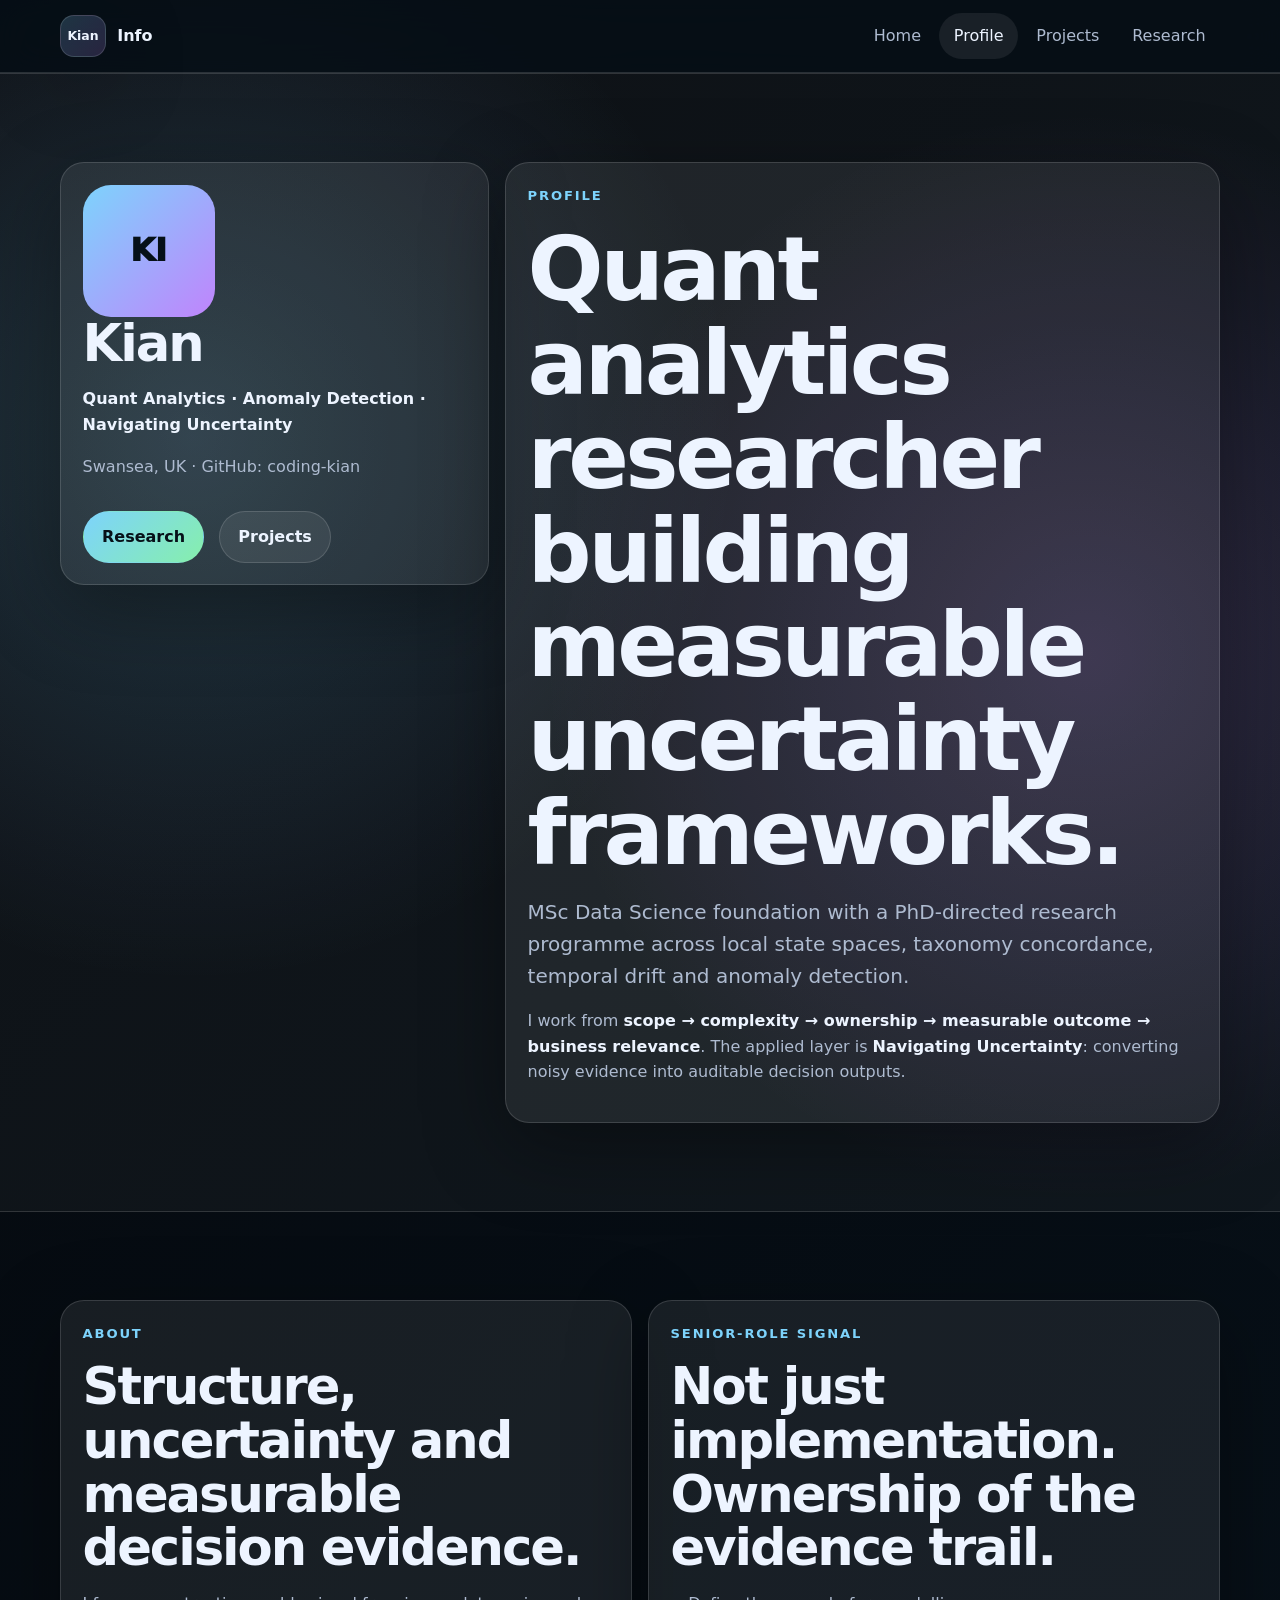
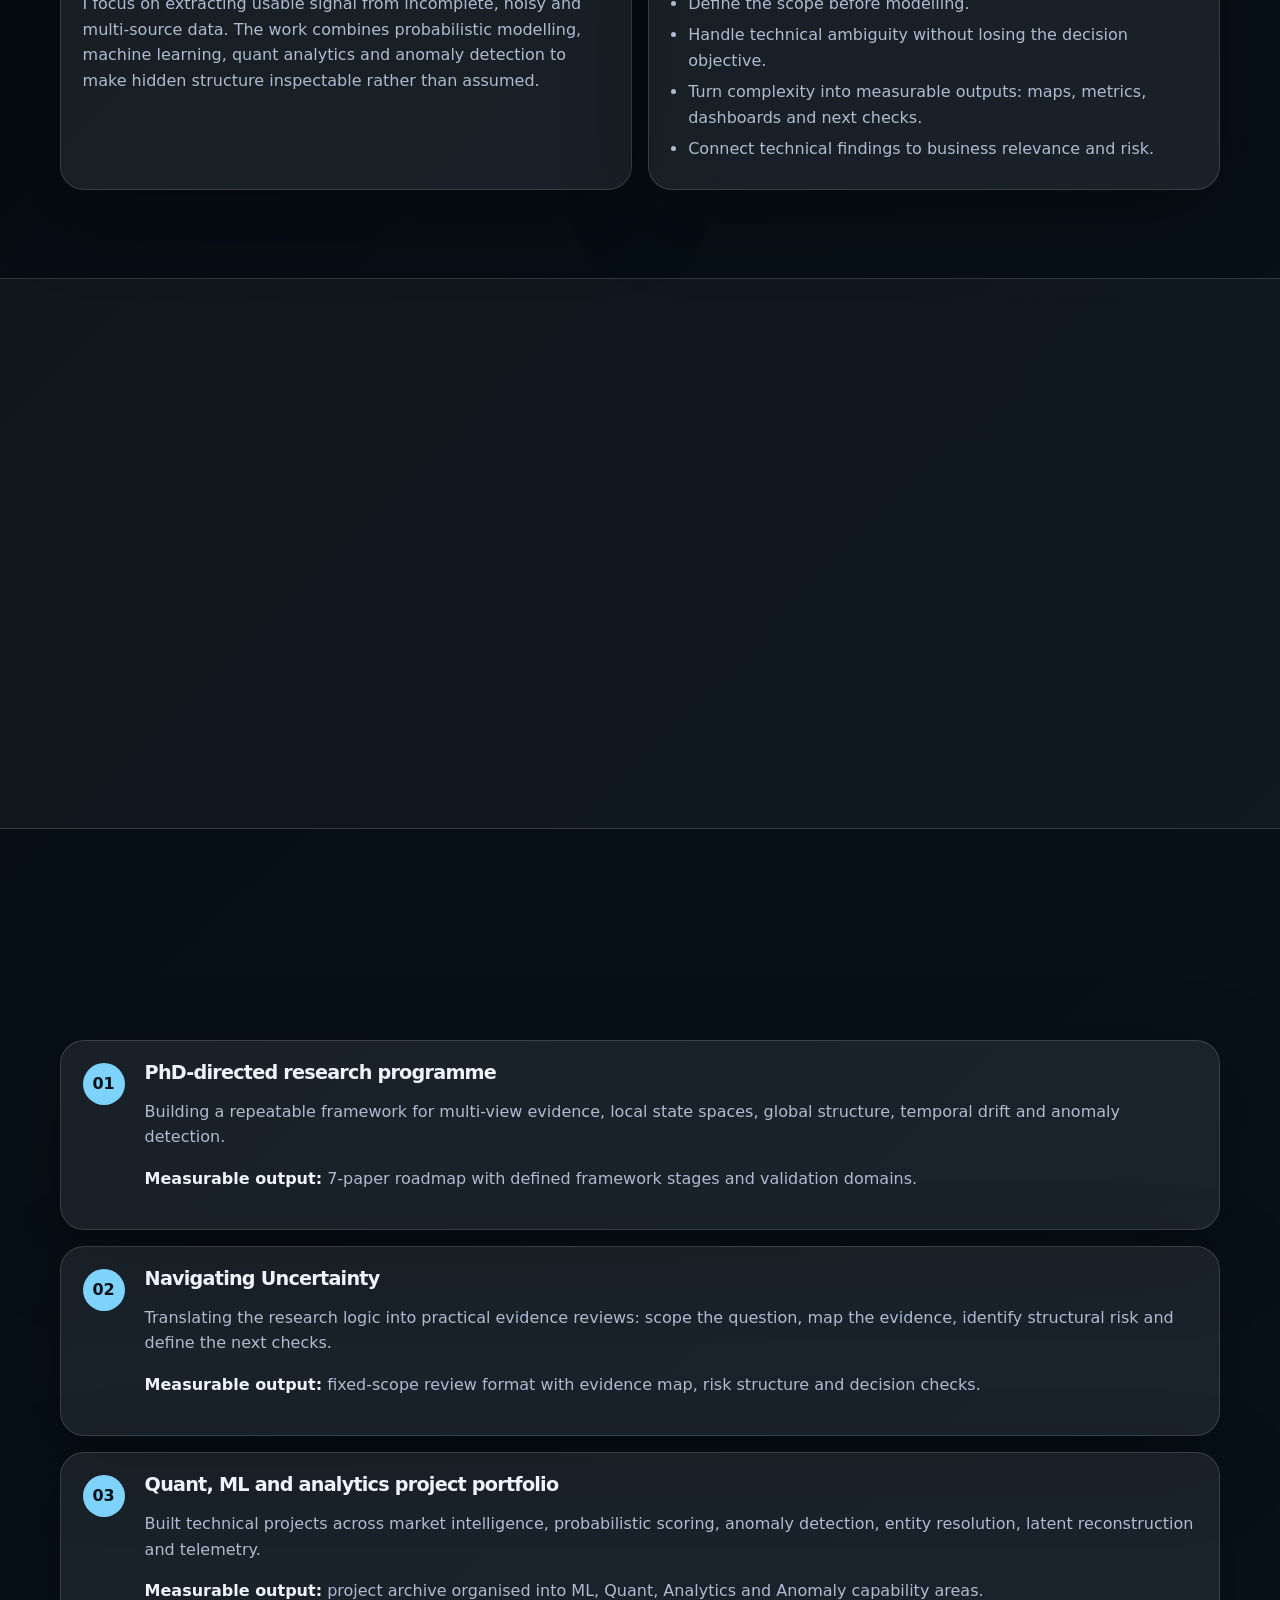
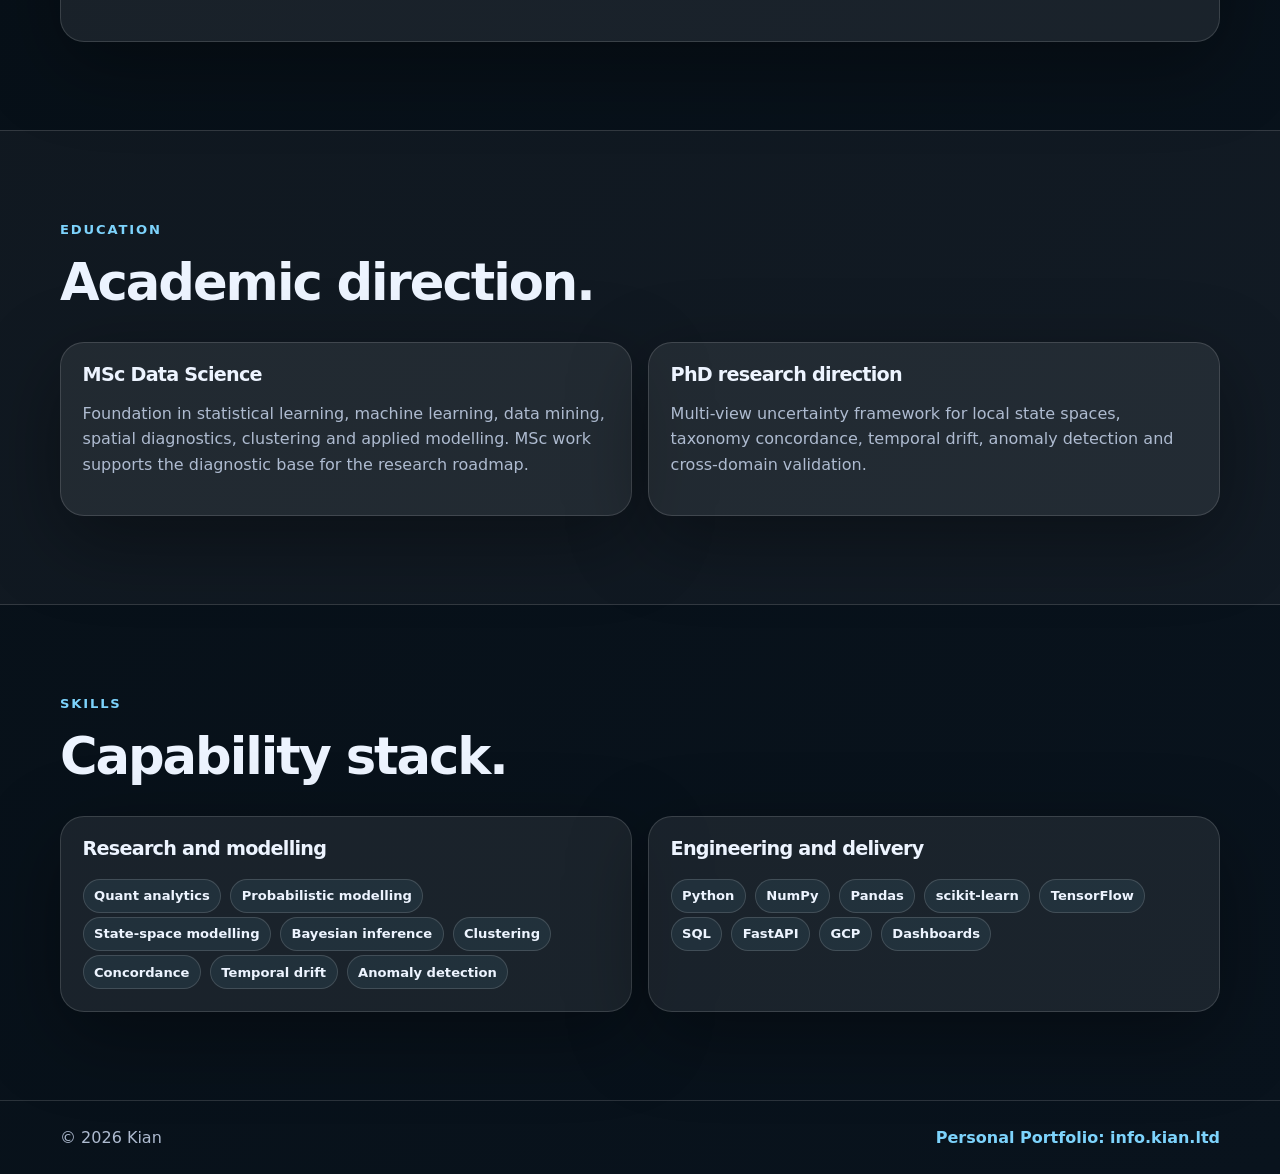
==== website-info/profile.html @ 201bc3d0 "Add files via upload" ====
<!doctype html>
<html lang="en">

<head>
  <meta charset="utf-8">
  <meta name="viewport" content="width=device-width, initial-scale=1">
  <title>Profile | Kian Info</title>
  <meta name="description" content="LinkedIn-style profile for Kian: quant analytics, MSc Data Science, PhD-directed research, anomaly detection and Navigating Uncertainty.">
  <base href="../">
  <link rel="stylesheet" href="website-info/assets/site.css">
  <script defer src="website-info/assets/site.js"></script>
</head>

<body>
  <header class="header">
    <nav class="nav container" aria-label="Main navigation">
      <a class="brand" href="website-info/home.html"><span class="mark">Kian</span><span>Info</span></a>
      <button class="menu" type="button" aria-label="Toggle navigation" aria-expanded="false">☰</button>
      <div class="links">
        <a href="website-info/home.html">Home</a>
        <a class="active" href="website-info/profile.html">Profile</a>
        <a href="website-info/projects.html">Projects</a>
        <a href="website-info/research.html">Research</a>
      </div>
    </nav>
  </header>

  <main>
    <section class="section band">
      <div class="container profile">
        <aside class="panel reveal">
          <div class="avatar">KI</div>
          <h2>Kian</h2>
          <p><strong>Quant Analytics · Anomaly Detection · Navigating Uncertainty</strong></p>
          <p>Swansea, UK · GitHub: coding-kian</p>
          <div class="buttons">
            <a class="button primary" href="website-info/research.html">Research</a>
            <a class="button" href="website-info/projects.html">Projects</a>
          </div>
        </aside>

        <div class="panel reveal">
          <p class="eyebrow">Profile</p>
          <h1>Quant analytics researcher building measurable uncertainty frameworks.</h1>
          <p class="lead">
            MSc Data Science foundation with a PhD-directed research programme across local state spaces, taxonomy
            concordance, temporal drift and anomaly detection.
          </p>
          <p>
            I work from <strong>scope → complexity → ownership → measurable outcome → business relevance</strong>.
            The applied layer is <strong>Navigating Uncertainty</strong>: converting noisy evidence into auditable decision outputs.
          </p>
        </div>
      </div>
    </section>

    <section class="section">
      <div class="container">
        <div class="grid two">
          <article class="panel reveal">
            <p class="eyebrow">About</p>
            <h2>Structure, uncertainty and measurable decision evidence.</h2>
            <p>
              I focus on extracting usable signal from incomplete, noisy and multi-source data. The work combines
              probabilistic modelling, machine learning, quant analytics and anomaly detection to make hidden structure
              inspectable rather than assumed.
            </p>
          </article>

          <article class="panel reveal">
            <p class="eyebrow">Senior-role signal</p>
            <h2>Not just implementation. Ownership of the evidence trail.</h2>
            <ul>
              <li>Define the scope before modelling.</li>
              <li>Handle technical ambiguity without losing the decision objective.</li>
              <li>Turn complexity into measurable outputs: maps, metrics, dashboards and next checks.</li>
              <li>Connect technical findings to business relevance and risk.</li>
            </ul>
          </article>
        </div>
      </div>
    </section>

    <section class="section band">
      <div class="container">
        <div class="heading reveal">
          <p class="eyebrow">Featured</p>
          <h2>Proof points.</h2>
        </div>

        <div class="grid three">
          <article class="card reveal">
            <h3>PhD-directed framework</h3>
            <p>
              Seven-paper research roadmap moving from preprocessing and local state spaces to global metrics,
              temporal change and dashboard outputs.
            </p>
            <a class="project-link" href="website-info/research.html">View research →</a>
          </article>

          <article class="card reveal">
            <h3>Project portfolio</h3>
            <p>
              GitHub-linked evidence across ML, quant systems, analytics and anomaly detection, including market
              scoring, state-space modelling and entity resolution.
            </p>
            <a class="project-link" href="website-info/projects.html">View projects →</a>
          </article>

          <article class="card reveal">
            <h3>Navigating Uncertainty</h3>
            <p>
              Applied review layer for decisions where claims, evidence, infrastructure constraints and risk signals
              need to be tested before commitment.
            </p>
            <a class="project-link" href="https://consult.kian.ltd">View consult site →</a>
          </article>
        </div>
      </div>
    </section>

    <section class="section">
      <div class="container">
        <div class="heading reveal">
          <p class="eyebrow">Experience</p>
          <h2>Research and applied analytics track.</h2>
        </div>

        <div class="timeline">
          <article class="step reveal">
            <span>01</span>
            <div>
              <h3>PhD-directed research programme</h3>
              <p>
                Building a repeatable framework for multi-view evidence, local state spaces, global structure,
                temporal drift and anomaly detection.
              </p>
              <p><strong>Measurable output:</strong> 7-paper roadmap with defined framework stages and validation domains.</p>
            </div>
          </article>

          <article class="step reveal">
            <span>02</span>
            <div>
              <h3>Navigating Uncertainty</h3>
              <p>
                Translating the research logic into practical evidence reviews: scope the question, map the evidence,
                identify structural risk and define the next checks.
              </p>
              <p><strong>Measurable output:</strong> fixed-scope review format with evidence map, risk structure and decision checks.</p>
            </div>
          </article>

          <article class="step reveal">
            <span>03</span>
            <div>
              <h3>Quant, ML and analytics project portfolio</h3>
              <p>
                Built technical projects across market intelligence, probabilistic scoring, anomaly detection, entity
                resolution, latent reconstruction and telemetry.
              </p>
              <p><strong>Measurable output:</strong> project archive organised into ML, Quant, Analytics and Anomaly capability areas.</p>
            </div>
          </article>
        </div>
      </div>
    </section>

    <section class="section band">
      <div class="container">
        <div class="heading reveal">
          <p class="eyebrow">Education</p>
          <h2>Academic direction.</h2>
        </div>

        <div class="grid two">
          <article class="panel reveal">
            <h3>MSc Data Science</h3>
            <p>
              Foundation in statistical learning, machine learning, data mining, spatial diagnostics, clustering and
              applied modelling. MSc work supports the diagnostic base for the research roadmap.
            </p>
          </article>

          <article class="panel reveal">
            <h3>PhD research direction</h3>
            <p>
              Multi-view uncertainty framework for local state spaces, taxonomy concordance, temporal drift, anomaly
              detection and cross-domain validation.
            </p>
          </article>
        </div>
      </div>
    </section>

    <section class="section">
      <div class="container">
        <div class="heading reveal">
          <p class="eyebrow">Skills</p>
          <h2>Capability stack.</h2>
        </div>

        <div class="grid two">
          <article class="panel reveal">
            <h3>Research and modelling</h3>
            <span class="tag">Quant analytics</span>
            <span class="tag">Probabilistic modelling</span>
            <span class="tag">State-space modelling</span>
            <span class="tag">Bayesian inference</span>
            <span class="tag">Clustering</span>
            <span class="tag">Concordance</span>
            <span class="tag">Temporal drift</span>
            <span class="tag">Anomaly detection</span>
          </article>

          <article class="panel reveal">
            <h3>Engineering and delivery</h3>
            <span class="tag">Python</span>
            <span class="tag">NumPy</span>
            <span class="tag">Pandas</span>
            <span class="tag">scikit-learn</span>
            <span class="tag">TensorFlow</span>
            <span class="tag">SQL</span>
            <span class="tag">FastAPI</span>
            <span class="tag">GCP</span>
            <span class="tag">Dashboards</span>
          </article>
        </div>
      </div>
    </section>
  </main>

  <footer class="footer">
    <div class="container">
      <p>© <span id="year"></span> Kian</p>
      <a href="https://info.kian.ltd">Personal Portfolio: info.kian.ltd</a>
    </div>
  </footer>
</body>

</html>
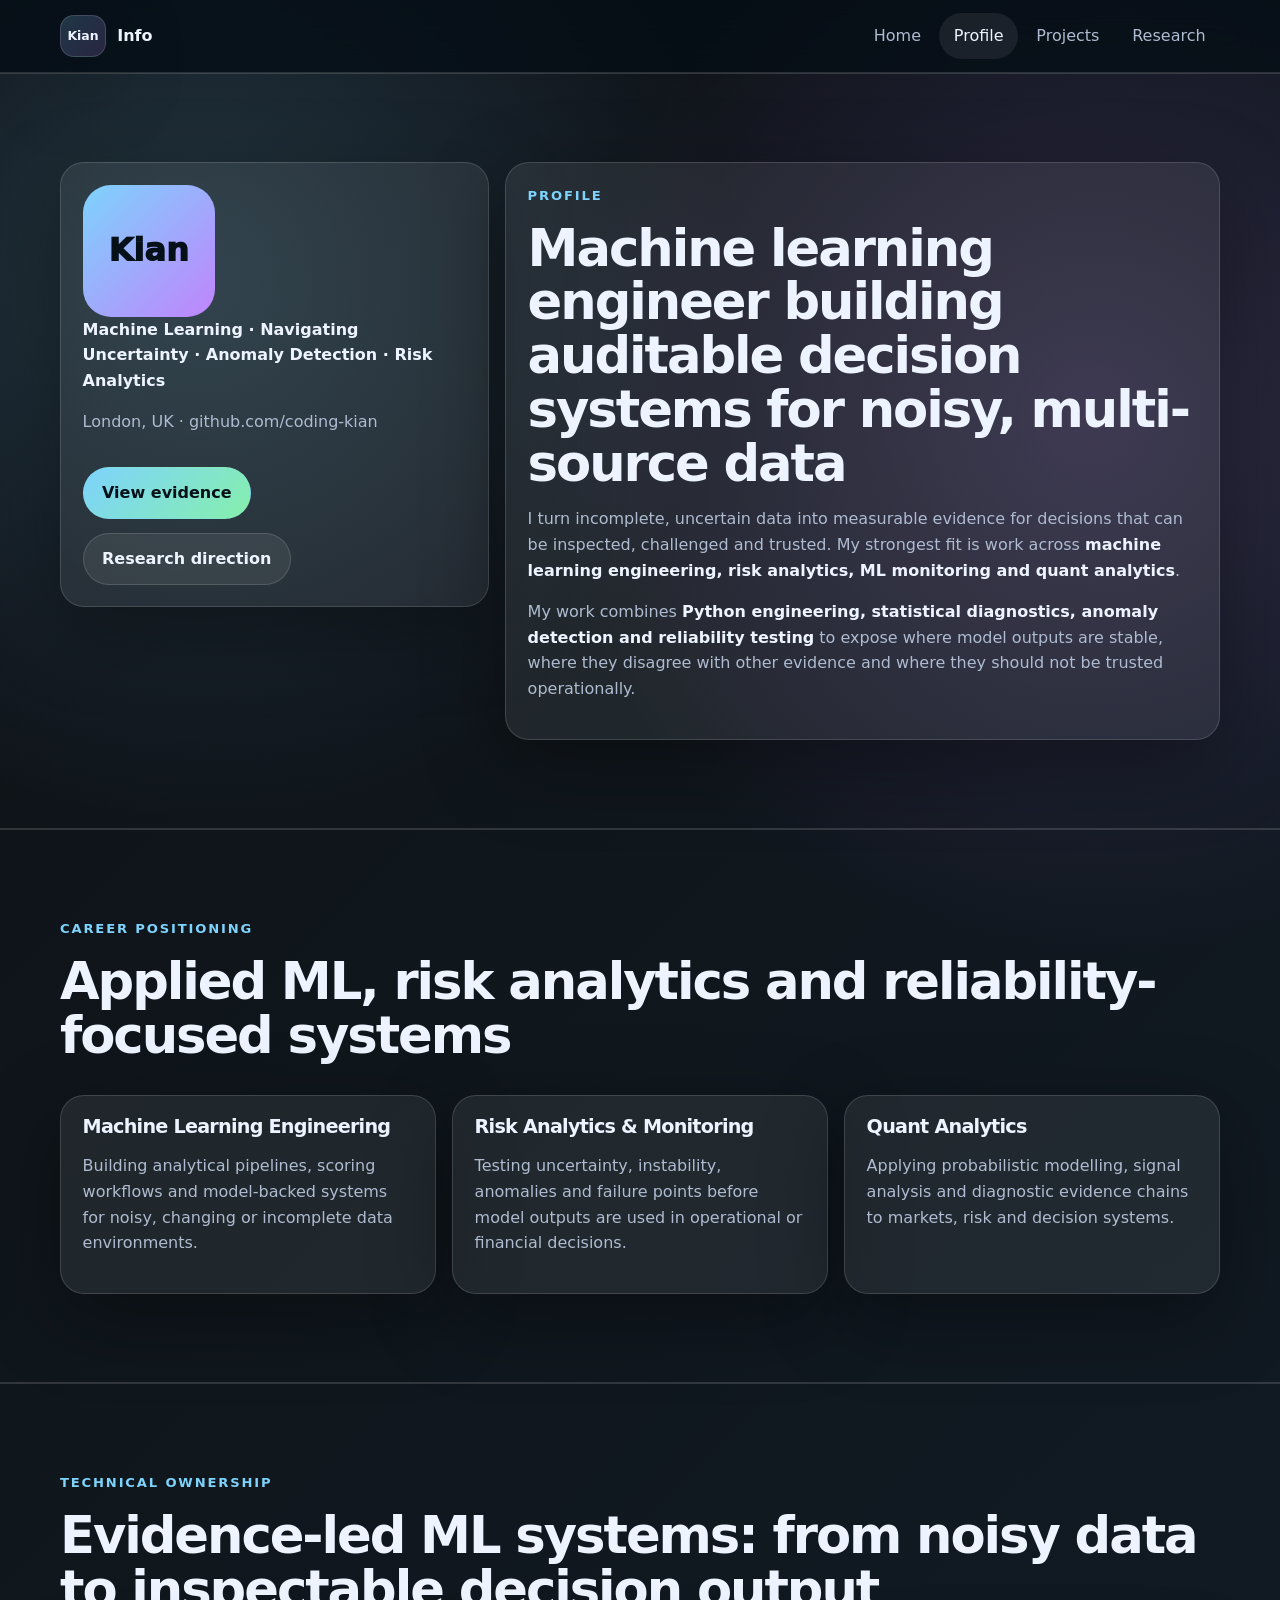
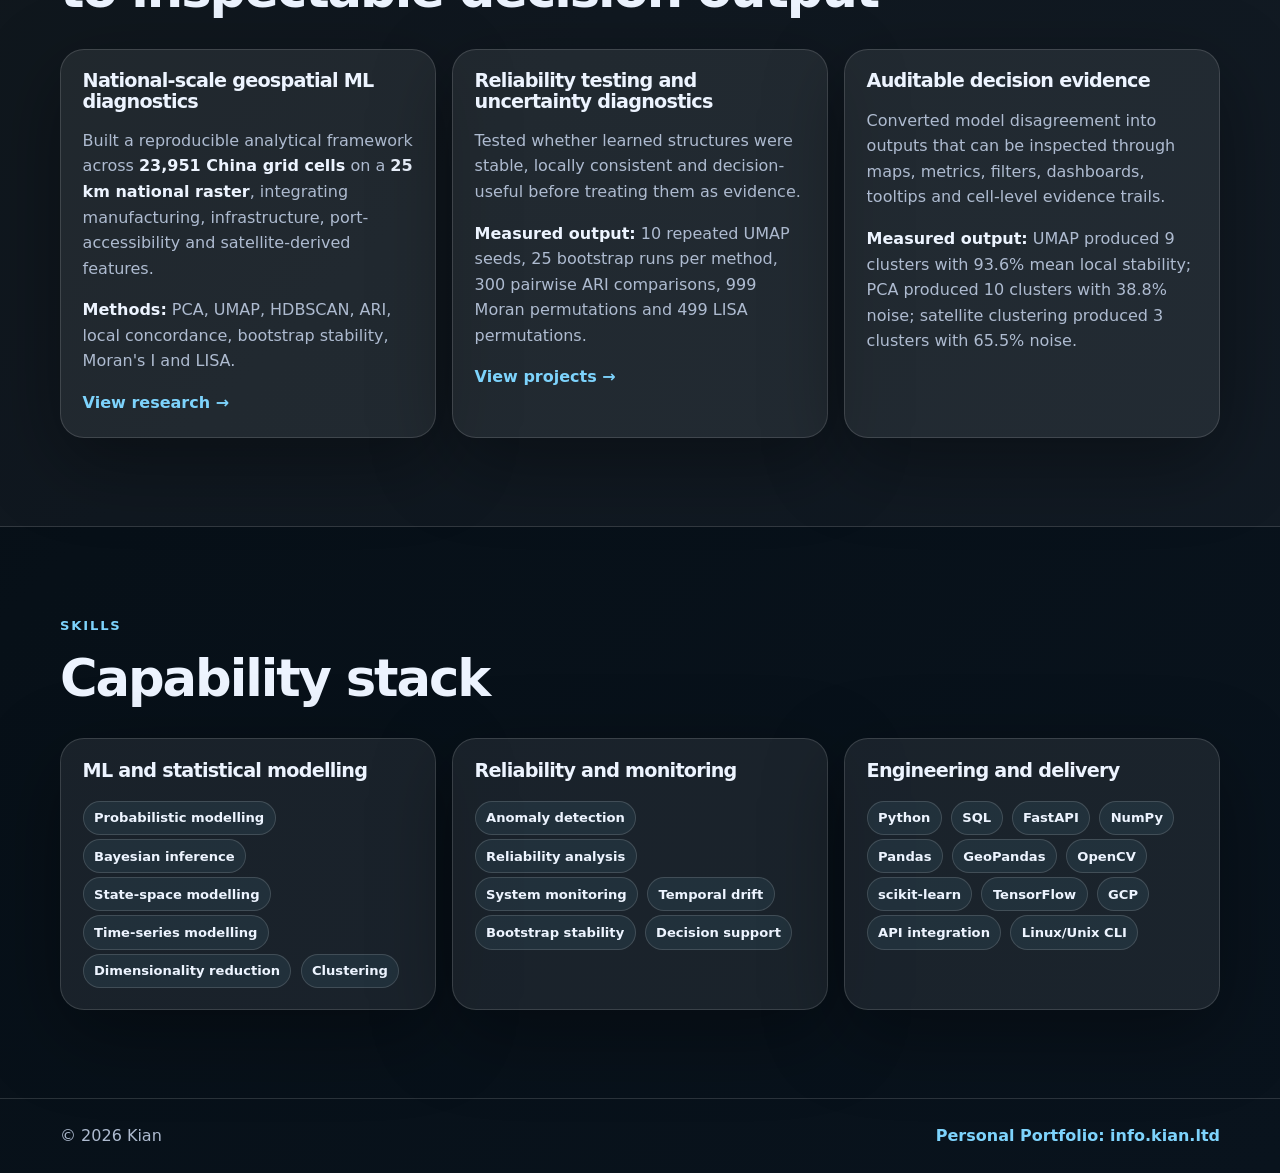
==== commit 3a9e0d9f: "freshsite" ====
--- a/website-info/profile.html
+++ b/website-info/profile.html
@@ -5,7 +5,7 @@
   <meta charset="utf-8">
   <meta name="viewport" content="width=device-width, initial-scale=1">
   <title>Profile | Kian Info</title>
-  <meta name="description" content="LinkedIn-style profile for Kian: quant analytics, MSc Data Science, PhD-directed research, anomaly detection and Navigating Uncertainty.">
+  <meta name="description" content=".">
   <base href="../">
   <link rel="stylesheet" href="website-info/assets/site.css">
   <script defer src="website-info/assets/site.js"></script>
@@ -25,58 +25,35 @@
     </nav>
   </header>
 
+
   <main>
     <section class="section band">
       <div class="container profile">
         <aside class="panel reveal">
-          <div class="avatar">KI</div>
-          <h2>Kian</h2>
-          <p><strong>Quant Analytics · Anomaly Detection · Navigating Uncertainty</strong></p>
-          <p>Swansea, UK · GitHub: coding-kian</p>
+          <div class="avatar">Kian</div>
+          <p><strong>Machine Learning · Navigating Uncertainty · Anomaly Detection · Risk Analytics</strong></p>
+          <p>London, UK · github.com/coding-kian</p>
           <div class="buttons">
-            <a class="button primary" href="website-info/research.html">Research</a>
-            <a class="button" href="website-info/projects.html">Projects</a>
+            <a class="button primary" href="website-info/projects.html">View evidence</a>
+            <a class="button" href="website-info/research.html">Research direction</a>
           </div>
         </aside>
 
         <div class="panel reveal">
           <p class="eyebrow">Profile</p>
-          <h1>Quant analytics researcher building measurable uncertainty frameworks.</h1>
-          <p class="lead">
-            MSc Data Science foundation with a PhD-directed research programme across local state spaces, taxonomy
-            concordance, temporal drift and anomaly detection.
+          <h2>Machine learning engineer building auditable decision systems for noisy, multi-source data</h2>
+          <p>
+            I turn incomplete, uncertain data into measurable evidence for decisions that can be inspected, challenged
+            and trusted. My strongest fit is work across <strong>machine learning engineering, risk analytics,
+              ML monitoring and quant analytics</strong>.
           </p>
           <p>
-            I work from <strong>scope → complexity → ownership → measurable outcome → business relevance</strong>.
-            The applied layer is <strong>Navigating Uncertainty</strong>: converting noisy evidence into auditable decision outputs.
+            My work combines <strong>Python engineering, statistical diagnostics, anomaly detection and reliability
+              testing</strong>
+            to expose where model outputs are stable, where they disagree with other evidence and where they should not
+            be
+            trusted operationally.
           </p>
-        </div>
-      </div>
-    </section>
-
-    <section class="section">
-      <div class="container">
-        <div class="grid two">
-          <article class="panel reveal">
-            <p class="eyebrow">About</p>
-            <h2>Structure, uncertainty and measurable decision evidence.</h2>
-            <p>
-              I focus on extracting usable signal from incomplete, noisy and multi-source data. The work combines
-              probabilistic modelling, machine learning, quant analytics and anomaly detection to make hidden structure
-              inspectable rather than assumed.
-            </p>
-          </article>
-
-          <article class="panel reveal">
-            <p class="eyebrow">Senior-role signal</p>
-            <h2>Not just implementation. Ownership of the evidence trail.</h2>
-            <ul>
-              <li>Define the scope before modelling.</li>
-              <li>Handle technical ambiguity without losing the decision objective.</li>
-              <li>Turn complexity into measurable outputs: maps, metrics, dashboards and next checks.</li>
-              <li>Connect technical findings to business relevance and risk.</li>
-            </ul>
-          </article>
         </div>
       </div>
     </section>
@@ -84,146 +61,138 @@
     <section class="section band">
       <div class="container">
         <div class="heading reveal">
-          <p class="eyebrow">Featured</p>
-          <h2>Proof points.</h2>
-        </div>
+          <p class="eyebrow">Career positioning</p>
+          <h2>Applied ML, risk analytics and reliability-focused systems</h2>
+        </div>
+
 
         <div class="grid three">
           <article class="card reveal">
-            <h3>PhD-directed framework</h3>
-            <p>
-              Seven-paper research roadmap moving from preprocessing and local state spaces to global metrics,
-              temporal change and dashboard outputs.
-            </p>
-            <a class="project-link" href="website-info/research.html">View research →</a>
-          </article>
-
-          <article class="card reveal">
-            <h3>Project portfolio</h3>
-            <p>
-              GitHub-linked evidence across ML, quant systems, analytics and anomaly detection, including market
-              scoring, state-space modelling and entity resolution.
-            </p>
-            <a class="project-link" href="website-info/projects.html">View projects →</a>
-          </article>
-
-          <article class="card reveal">
-            <h3>Navigating Uncertainty</h3>
-            <p>
-              Applied review layer for decisions where claims, evidence, infrastructure constraints and risk signals
-              need to be tested before commitment.
-            </p>
-            <a class="project-link" href="https://consult.kian.ltd">View consult site →</a>
-          </article>
-        </div>
-      </div>
-    </section>
-
-    <section class="section">
-      <div class="container">
-        <div class="heading reveal">
-          <p class="eyebrow">Experience</p>
-          <h2>Research and applied analytics track.</h2>
-        </div>
-
-        <div class="timeline">
-          <article class="step reveal">
-            <span>01</span>
-            <div>
-              <h3>PhD-directed research programme</h3>
-              <p>
-                Building a repeatable framework for multi-view evidence, local state spaces, global structure,
-                temporal drift and anomaly detection.
-              </p>
-              <p><strong>Measurable output:</strong> 7-paper roadmap with defined framework stages and validation domains.</p>
-            </div>
-          </article>
-
-          <article class="step reveal">
-            <span>02</span>
-            <div>
-              <h3>Navigating Uncertainty</h3>
-              <p>
-                Translating the research logic into practical evidence reviews: scope the question, map the evidence,
-                identify structural risk and define the next checks.
-              </p>
-              <p><strong>Measurable output:</strong> fixed-scope review format with evidence map, risk structure and decision checks.</p>
-            </div>
-          </article>
-
-          <article class="step reveal">
-            <span>03</span>
-            <div>
-              <h3>Quant, ML and analytics project portfolio</h3>
-              <p>
-                Built technical projects across market intelligence, probabilistic scoring, anomaly detection, entity
-                resolution, latent reconstruction and telemetry.
-              </p>
-              <p><strong>Measurable output:</strong> project archive organised into ML, Quant, Analytics and Anomaly capability areas.</p>
-            </div>
-          </article>
-        </div>
+            <h3>Machine Learning Engineering</h3>
+            <p>
+              Building analytical pipelines, scoring workflows and model-backed systems for noisy, changing or
+              incomplete
+              data environments.
+            </p>
+          </article>
+
+          <article class="card reveal">
+            <h3>Risk Analytics & Monitoring</h3>
+            <p>
+              Testing uncertainty, instability, anomalies and failure points before model outputs are used in
+              operational
+              or financial decisions.
+            </p>
+          </article>
+
+          <article class="card reveal">
+            <h3>Quant Analytics</h3>
+            <p>
+              Applying probabilistic modelling, signal analysis and diagnostic evidence chains to markets, risk and
+              decision systems.
+            </p>
+          </article>
+        </div>
+
+
       </div>
     </section>
 
     <section class="section band">
       <div class="container">
         <div class="heading reveal">
-          <p class="eyebrow">Education</p>
-          <h2>Academic direction.</h2>
-        </div>
-
-        <div class="grid two">
-          <article class="panel reveal">
-            <h3>MSc Data Science</h3>
-            <p>
-              Foundation in statistical learning, machine learning, data mining, spatial diagnostics, clustering and
-              applied modelling. MSc work supports the diagnostic base for the research roadmap.
-            </p>
-          </article>
-
-          <article class="panel reveal">
-            <h3>PhD research direction</h3>
-            <p>
-              Multi-view uncertainty framework for local state spaces, taxonomy concordance, temporal drift, anomaly
-              detection and cross-domain validation.
-            </p>
-          </article>
-        </div>
-      </div>
-    </section>
+          <p class="eyebrow">Technical ownership</p>
+          <h2>Evidence-led ML systems: from noisy data to inspectable decision output</h2>
+        </div>
+
+        <div class="grid three">
+          <article class="card reveal">
+            <h3>National-scale geospatial ML diagnostics</h3>
+            <p>
+              Built a reproducible analytical framework across <strong>23,951 China grid cells</strong> on a
+              <strong>25 km national raster</strong>, integrating manufacturing, infrastructure, port-accessibility
+              and satellite-derived features.
+            </p>
+            <p>
+              <strong>Methods:</strong> PCA, UMAP, HDBSCAN, ARI, local concordance, bootstrap stability,
+              Moran's I and LISA.
+            </p>
+            <a class="project-link" href="website-info/research.html">View research →</a>
+          </article>
+
+          <article class="card reveal">
+            <h3>Reliability testing and uncertainty diagnostics</h3>
+            <p>
+              Tested whether learned structures were stable, locally consistent and decision-useful before treating
+              them as evidence.
+            </p>
+            <p>
+              <strong>Measured output:</strong> 10 repeated UMAP seeds, 25 bootstrap runs per method,
+              300 pairwise ARI comparisons, 999 Moran permutations and 499 LISA permutations.
+            </p>
+            <a class="project-link" href="website-info/projects.html">View projects →</a>
+          </article>
+
+          <article class="card reveal">
+            <h3>Auditable decision evidence</h3>
+            <p>
+              Converted model disagreement into outputs that can be inspected through maps, metrics, filters,
+              dashboards, tooltips and cell-level evidence trails.
+            </p>
+            <p>
+              <strong>Measured output:</strong> UMAP produced 9 clusters with 93.6% mean local stability;
+              PCA produced 10 clusters with 38.8% noise; satellite clustering produced 3 clusters with 65.5% noise.
+            </p>
+          </article>
+        </div>
+
+      </div>
+    </section>
+
+
 
     <section class="section">
       <div class="container">
         <div class="heading reveal">
           <p class="eyebrow">Skills</p>
-          <h2>Capability stack.</h2>
-        </div>
-
-        <div class="grid two">
+          <h2>Capability stack</h2>
+        </div>
+
+        <div class="grid three">
           <article class="panel reveal">
-            <h3>Research and modelling</h3>
-            <span class="tag">Quant analytics</span>
+            <h3>ML and statistical modelling</h3>
             <span class="tag">Probabilistic modelling</span>
+            <span class="tag">Bayesian inference</span>
             <span class="tag">State-space modelling</span>
-            <span class="tag">Bayesian inference</span>
+            <span class="tag">Time-series modelling</span>
+            <span class="tag">Dimensionality reduction</span>
             <span class="tag">Clustering</span>
-            <span class="tag">Concordance</span>
+          </article>
+
+          <article class="panel reveal">
+            <h3>Reliability and monitoring</h3>
+            <span class="tag">Anomaly detection</span>
+            <span class="tag">Reliability analysis</span>
+            <span class="tag">System monitoring</span>
             <span class="tag">Temporal drift</span>
-            <span class="tag">Anomaly detection</span>
+            <span class="tag">Bootstrap stability</span>
+            <span class="tag">Decision support</span>
           </article>
 
           <article class="panel reveal">
             <h3>Engineering and delivery</h3>
             <span class="tag">Python</span>
+            <span class="tag">SQL</span>
+            <span class="tag">FastAPI</span>
             <span class="tag">NumPy</span>
             <span class="tag">Pandas</span>
+            <span class="tag">GeoPandas</span>
+            <span class="tag">OpenCV</span>
             <span class="tag">scikit-learn</span>
             <span class="tag">TensorFlow</span>
-            <span class="tag">SQL</span>
-            <span class="tag">FastAPI</span>
             <span class="tag">GCP</span>
-            <span class="tag">Dashboards</span>
+            <span class="tag">API integration</span>
+            <span class="tag">Linux/Unix CLI</span>
           </article>
         </div>
       </div>
@@ -238,4 +207,4 @@
   </footer>
 </body>
 
-</html>
+</html>
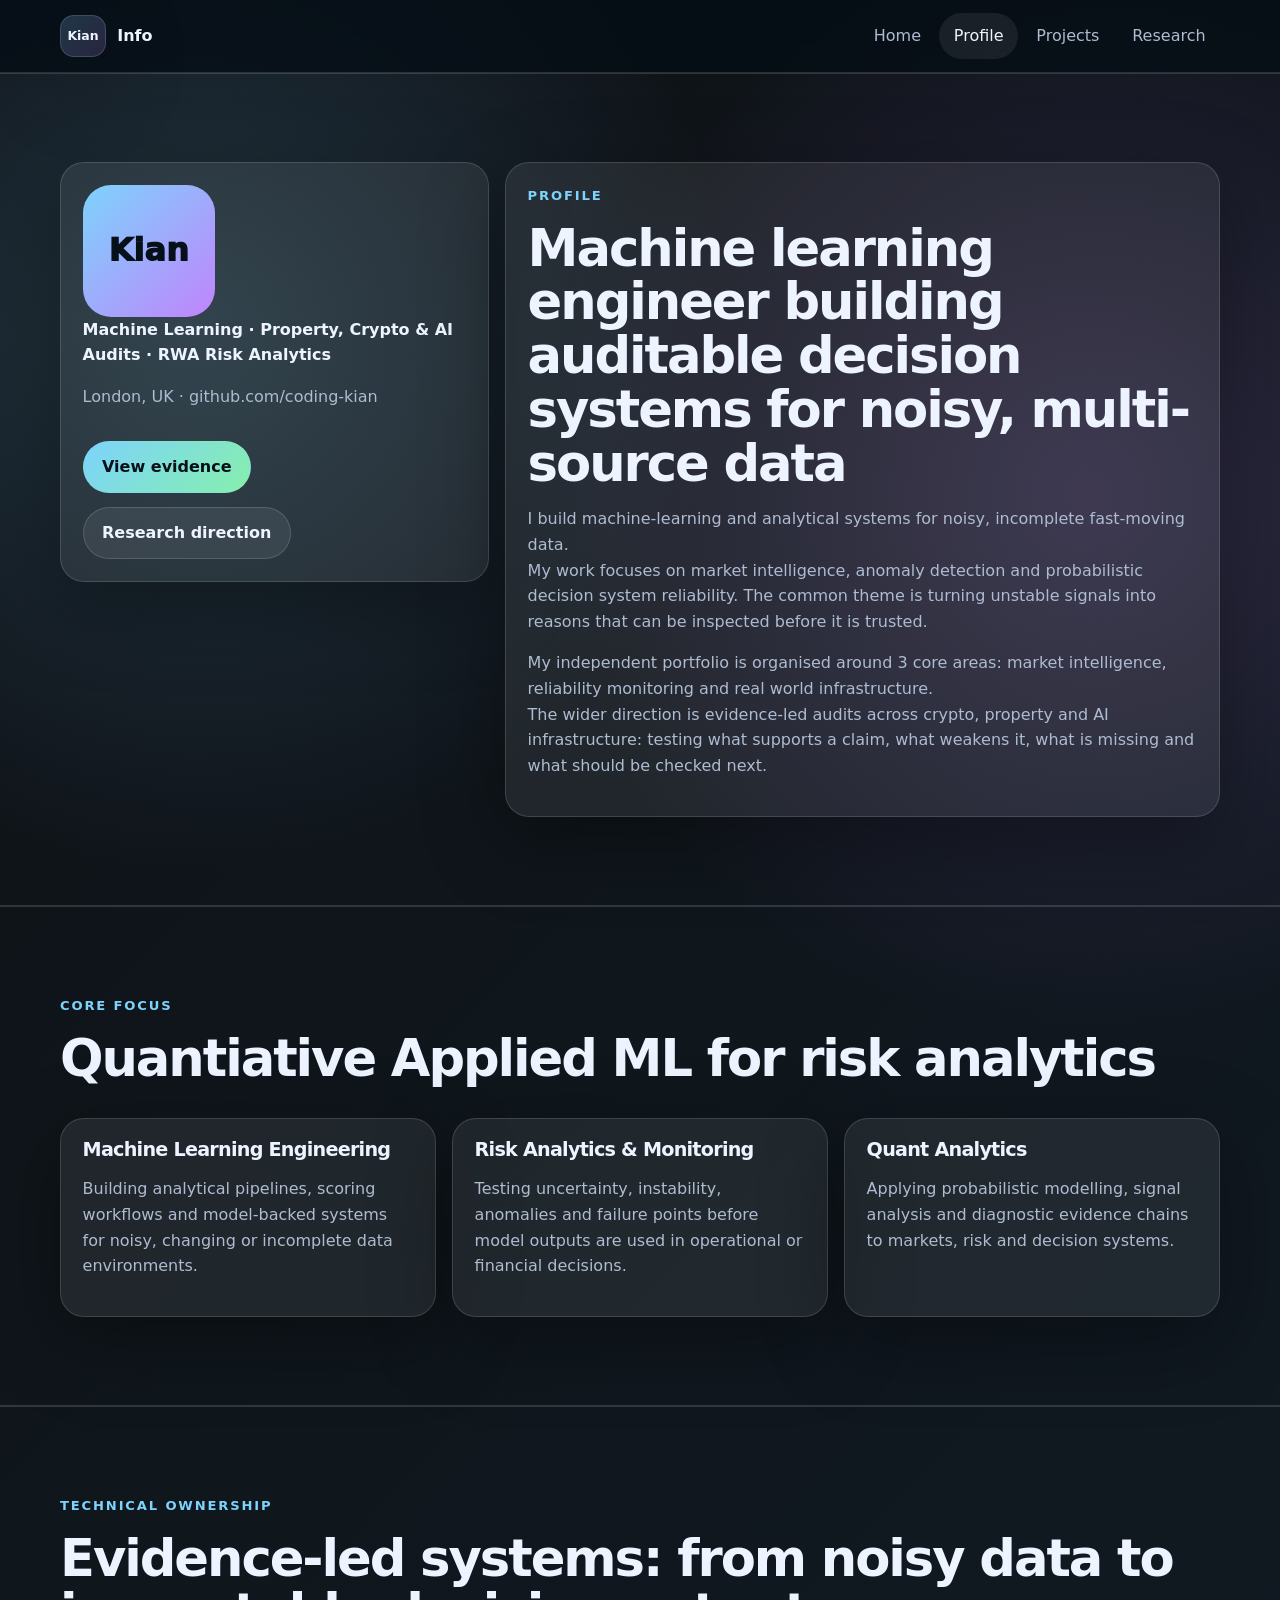
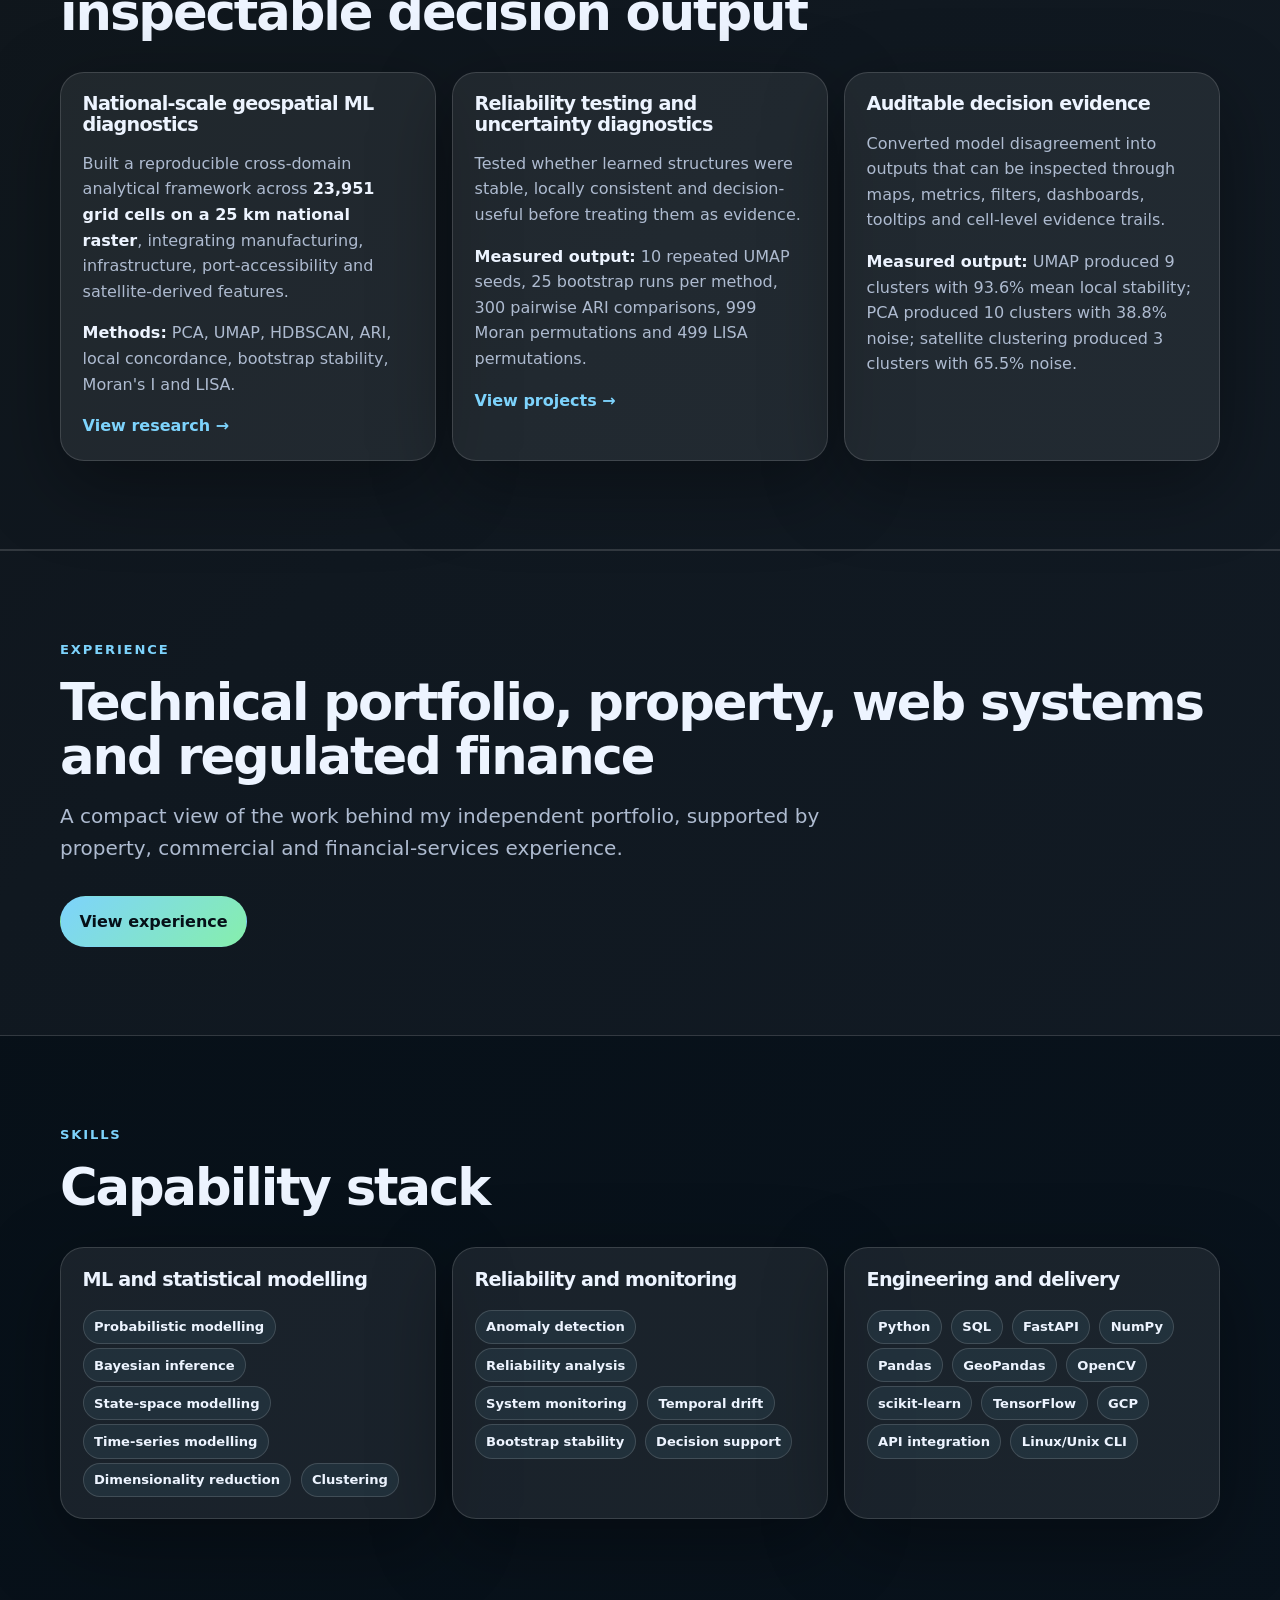
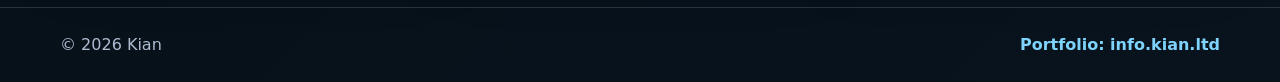
==== commit eaa01a97: "Add files via upload" ====
--- a/website-info/profile.html
+++ b/website-info/profile.html
@@ -31,7 +31,7 @@
       <div class="container profile">
         <aside class="panel reveal">
           <div class="avatar">Kian</div>
-          <p><strong>Machine Learning · Navigating Uncertainty · Anomaly Detection · Risk Analytics</strong></p>
+          <p><strong>Machine Learning · Property, Crypto & AI Audits · RWA Risk Analytics</strong></p>
           <p>London, UK · github.com/coding-kian</p>
           <div class="buttons">
             <a class="button primary" href="website-info/projects.html">View evidence</a>
@@ -43,16 +43,18 @@
           <p class="eyebrow">Profile</p>
           <h2>Machine learning engineer building auditable decision systems for noisy, multi-source data</h2>
           <p>
-            I turn incomplete, uncertain data into measurable evidence for decisions that can be inspected, challenged
-            and trusted. My strongest fit is work across <strong>machine learning engineering, risk analytics,
-              ML monitoring and quant analytics</strong>.
+            I build machine-learning and analytical systems for noisy, incomplete fast-moving data.
+            <br>
+            My work focuses on market intelligence, anomaly detection and probabilistic decision
+            system reliability. The common theme is turning unstable signals into reasons that can
+            be inspected before it is trusted.
           </p>
           <p>
-            My work combines <strong>Python engineering, statistical diagnostics, anomaly detection and reliability
-              testing</strong>
-            to expose where model outputs are stable, where they disagree with other evidence and where they should not
-            be
-            trusted operationally.
+            My independent portfolio is organised around 3 core areas: market intelligence, reliability monitoring and
+            real world infrastructure.
+            <br>
+            The wider direction is evidence-led audits across crypto, property and AI infrastructure: testing
+            what supports a claim, what weakens it, what is missing and what should be checked next.
           </p>
         </div>
       </div>
@@ -61,8 +63,8 @@
     <section class="section band">
       <div class="container">
         <div class="heading reveal">
-          <p class="eyebrow">Career positioning</p>
-          <h2>Applied ML, risk analytics and reliability-focused systems</h2>
+          <p class="eyebrow">core focus</p>
+          <h2>Quantiative Applied ML for risk analytics</h2>
         </div>
 
 
@@ -102,15 +104,15 @@
       <div class="container">
         <div class="heading reveal">
           <p class="eyebrow">Technical ownership</p>
-          <h2>Evidence-led ML systems: from noisy data to inspectable decision output</h2>
+          <h2>Evidence-led systems: from noisy data to inspectable decision output</h2>
         </div>
 
         <div class="grid three">
           <article class="card reveal">
             <h3>National-scale geospatial ML diagnostics</h3>
             <p>
-              Built a reproducible analytical framework across <strong>23,951 China grid cells</strong> on a
-              <strong>25 km national raster</strong>, integrating manufacturing, infrastructure, port-accessibility
+              Built a reproducible cross-domain analytical framework across <strong>23,951 grid cells on a
+                25 km national raster</strong>, integrating manufacturing, infrastructure, port-accessibility
               and satellite-derived features.
             </p>
             <p>
@@ -149,6 +151,132 @@
       </div>
     </section>
 
+    <section class="section band" id="experience">
+      <div class="container">
+        <div class="heading reveal">
+          <p class="eyebrow">Experience</p>
+          <h2>Technical portfolio, property, web systems and regulated finance</h2>
+          <p class="lead">
+            A compact view of the work behind my independent portfolio, supported by property, commercial and
+            financial-services
+            experience.
+          </p>
+        </div>
+        <button class="button primary" type="button" data-open-modal="experience-modal">
+          View experience
+        </button>
+
+
+        <dialog class="experience-modal" id="experience-modal">
+          <div class="modal-top">
+            <button class="modal-close" type="button" data-close-modal aria-label="Close modal">×</button>
+          </div>
+          <article class="experience-block">
+            <h3>Founding Machine Learning Engineer <strong>(2021–Present)</strong></h3>
+            <p><strong>Kian Info - Independent ML Engineering Portfolio</strong></p>
+
+            <p>
+              Independent ML engineering portfolio focused on noisy data, market intelligence,
+              anomaly detection and probabilistic decision systems.
+            </p>
+
+            <ul>
+              <li><strong>Realtime Market Intelligence GCP:</strong> monitored 5 networks, ~230,000 pair/pool sources,
+                12-second updates and ~160M batched contract calls per day.</li>
+              <li><strong>Geospatial ML Diagnostics:</strong> analysed 23,951 grid cells on a 25km raster using PCA,
+                UMAP, HDBSCAN, ARI, bootstrap stability, Moran’s I and LISA.</li>
+              <li><strong>State Space Anomaly Detection:</strong> built sequential anomaly-detection logic for
+                hidden-state change, instability and abnormal behaviour in noisy time-series data.</li>
+            </ul>
+
+            <p>
+              Focus: Navigating uncertainty, market intelligence, anomaly detection, geospatial ML, probabilistic
+              systems.
+            </p>
+          </article>
+
+          <article class="experience-block">
+            <h3>Property Development & Operations <strong>(2024-2025)</strong></h3>
+            <p><strong>Private Property Asset Project</strong></p>
+
+            <p>
+              Led a private residential property project across acquisition, financing,
+              contractor coordination, compliance, cost control and operational optimisation.
+            </p>
+
+            <ul>
+              <li>Managed a £30k+ improvement budget.</li>
+              <li>Improved asset value from £100k+ to £170k+ GDV.</li>
+              <li>Achieved £25k+ annual gross rental yield.</li>
+            </ul>
+
+            <p>
+              Focus: asset risk, yield, constraints, operational management.
+            </p>
+          </article>
+
+          <article class="experience-block">
+            <h3>Web Developer <strong>(2023-2024)</strong></h3>
+            <p><strong>Independent Web Systems Business</strong></p>
+
+            <p>
+              Built and delivered web systems for local businesses, covering prototyping,
+              implementation, deployment, client communication and support.
+            </p>
+
+            <ul>
+              <li>Developed ~6 custom prototypes from ~750 local businesses.</li>
+              <li>Converted ~4 of 18 active prospects into paid work.</li>
+              <li>Generated ~£2,450 initial project revenue.</li>
+              <li>Built recurring support interest from 3 clients.</li>
+            </ul>
+
+            <p>
+              Focus: technical delivery, outreach, client work, commercial execution.
+            </p>
+          </article>
+
+          <article class="experience-block">
+            <h3>Property Operations <strong>(2023)</strong></h3>
+            <p><strong>UK Luxury Real Estate Brokerage</strong></p>
+
+            <p>
+              Supported client acquisition, property operations, listings and sales-process activity
+              in a luxury real estate environment.
+            </p>
+
+            <ul>
+              <li>Networked with ~40 new people per week across 2 weekly events.</li>
+              <li>Handled ~30 calls per week and attended ~2-3 client meetings per week.</li>
+              <li>Secured ~£8.3M in listings across 5 vendors relationships, representing an estimated
+                ~£250k commission pipeline for the company.</li>
+            </ul>
+
+            <p>
+              Focus: property markets, sales pipeline, networking, client handling.
+            </p>
+          </article>
+
+          <article class="experience-block">
+            <h3>Customer Service Representative <strong>(2022)</strong></h3>
+            <p><strong>UK Retail Bank</strong></p>
+            <p>
+              Worked in a regulated financial-services environment handling customer transactions
+              and compliance-bound account operations.
+            </p>
+            <ul>
+              <li>Served ~60 customers per day on average.</li>
+              <li>Built exposure to operational risk, financial controls and transaction processes.</li>
+              <li>Worked accurately under high-volume service constraints.</li>
+            </ul>
+            <p>
+              Focus: regulated finance, transaction handling, service risk, financial controls.
+            </p>
+          </article>
+        </dialog>
+
+      </div>
+    </section>
 
 
     <section class="section">
@@ -197,12 +325,14 @@
         </div>
       </div>
     </section>
+
+
   </main>
 
   <footer class="footer">
     <div class="container">
       <p>© <span id="year"></span> Kian</p>
-      <a href="https://info.kian.ltd">Personal Portfolio: info.kian.ltd</a>
+      <a href="https://info.kian.ltd">Portfolio: info.kian.ltd</a>
     </div>
   </footer>
 </body>
